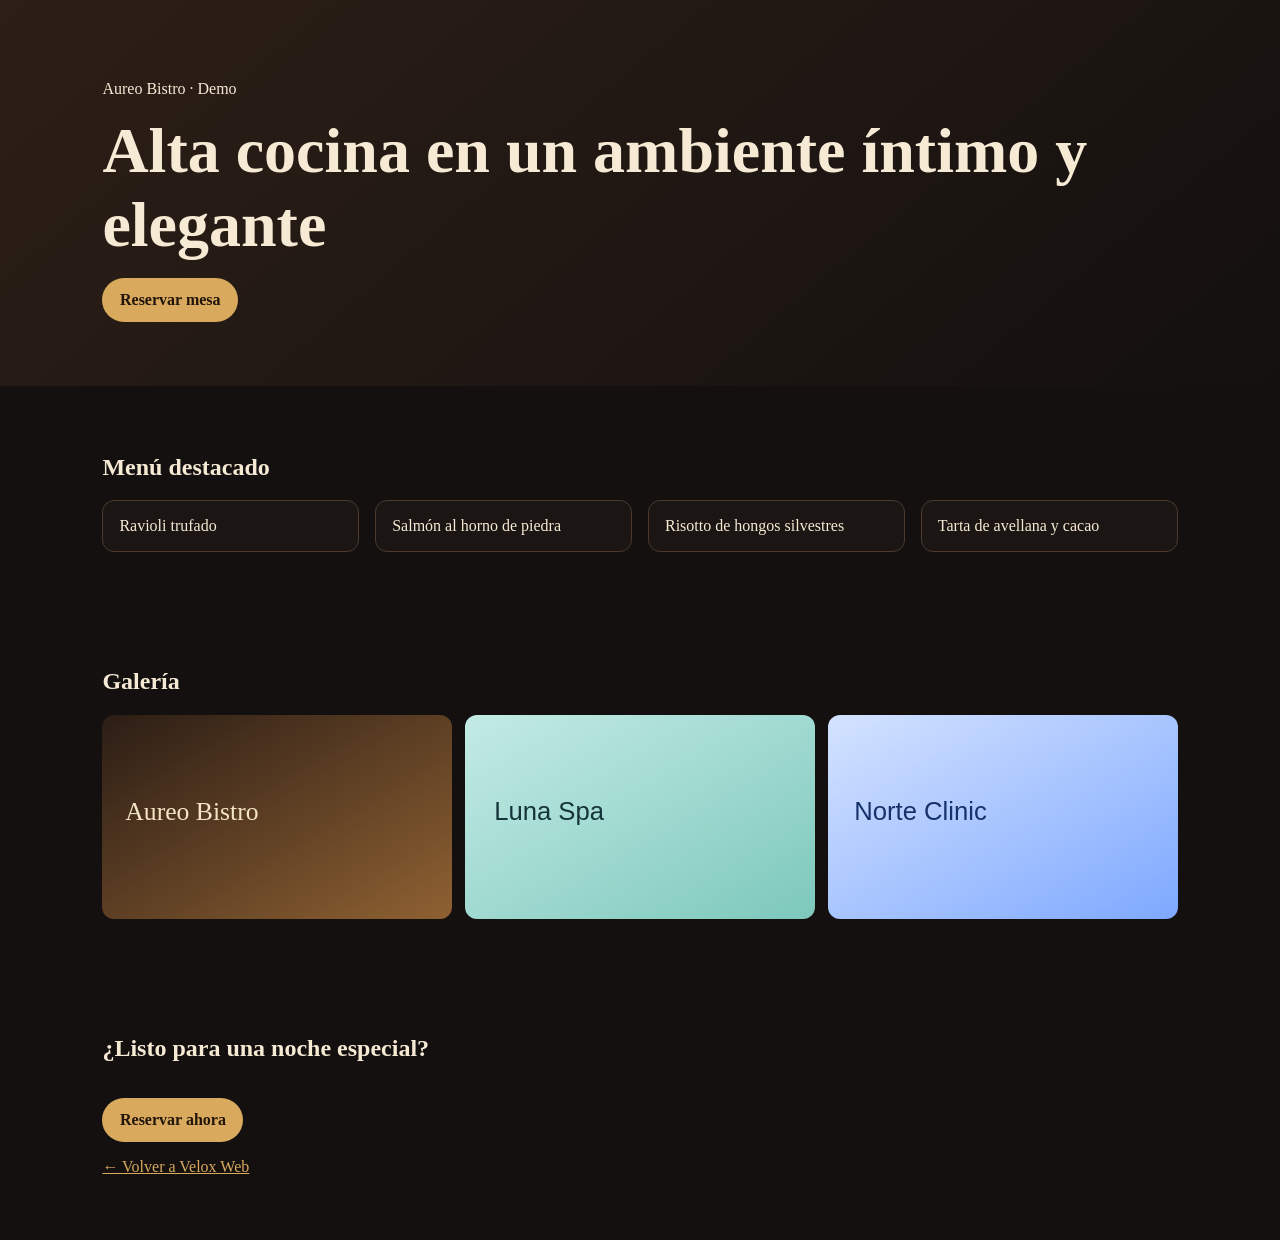
==== demos/aureo-bistro.html @ 25657b2c "Create complete static Velox Web site with demo pages" ====
<!doctype html>
<html lang="es">
<head>
  <meta charset="utf-8" />
  <meta name="viewport" content="width=device-width, initial-scale=1" />
  <title>Aureo Bistro Demo</title>
  <style>
    body{margin:0;font-family:Georgia,serif;background:#13100f;color:#f6ead4}
    header{padding:4rem 8%;background:linear-gradient(140deg,#2d1f17,#13100f)}
    h1{font-size:clamp(2rem,6vw,4rem);margin:0}
    .btn{display:inline-block;margin-top:1rem;padding:.8rem 1.1rem;border-radius:999px;background:#d9a95d;color:#21150a;text-decoration:none;font-weight:700}
    .sec{padding:3rem 8%}
    .cards{display:grid;grid-template-columns:repeat(auto-fit,minmax(180px,1fr));gap:1rem}
    .card{padding:1rem;border:1px solid #4c3a2f;border-radius:12px;background:#1b1614}
    .gallery{display:grid;grid-template-columns:repeat(auto-fit,minmax(220px,1fr));gap:.8rem}
    .gallery img{width:100%;border-radius:12px}
    a.back{color:#d9a95d}
  </style>
</head>
<body>
  <header>
    <p>Aureo Bistro · Demo</p>
    <h1>Alta cocina en un ambiente íntimo y elegante</h1>
    <a class="btn" href="https://wa.me/529832135455" target="_blank" rel="noopener">Reservar mesa</a>
  </header>
  <section class="sec">
    <h2>Menú destacado</h2>
    <div class="cards">
      <div class="card">Ravioli trufado</div>
      <div class="card">Salmón al horno de piedra</div>
      <div class="card">Risotto de hongos silvestres</div>
      <div class="card">Tarta de avellana y cacao</div>
    </div>
  </section>
  <section class="sec">
    <h2>Galería</h2>
    <div class="gallery">
      <img src="../assets/aureo-bistro.svg" alt="Interior del restaurante" />
      <img src="../assets/luna-spa.svg" alt="Plato gourmet" />
      <img src="../assets/norte-clinic.svg" alt="Mesa premium" />
    </div>
  </section>
  <section class="sec">
    <h2>¿Listo para una noche especial?</h2>
    <a class="btn" href="https://wa.me/529832135455" target="_blank" rel="noopener">Reservar ahora</a>
    <p><a class="back" href="../velox-web/index.html">← Volver a Velox Web</a></p>
  </section>
</body>
</html>
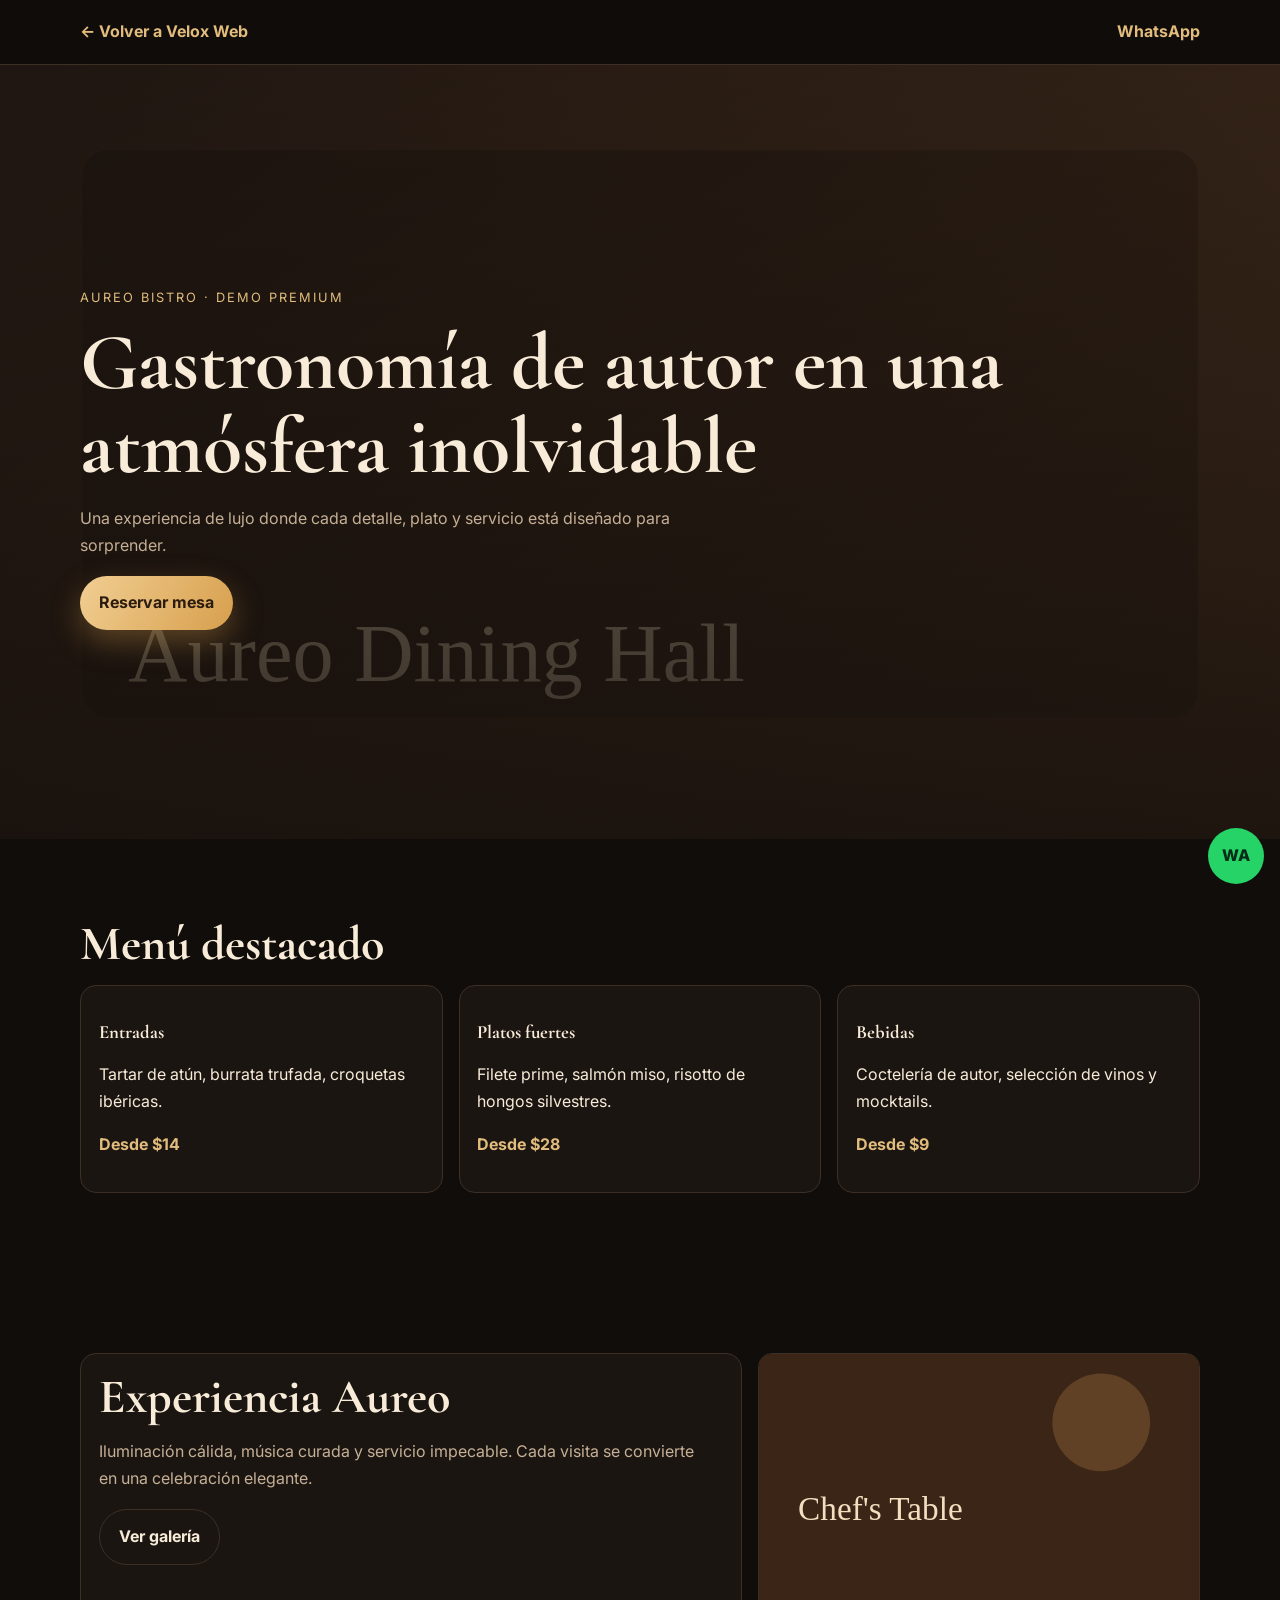
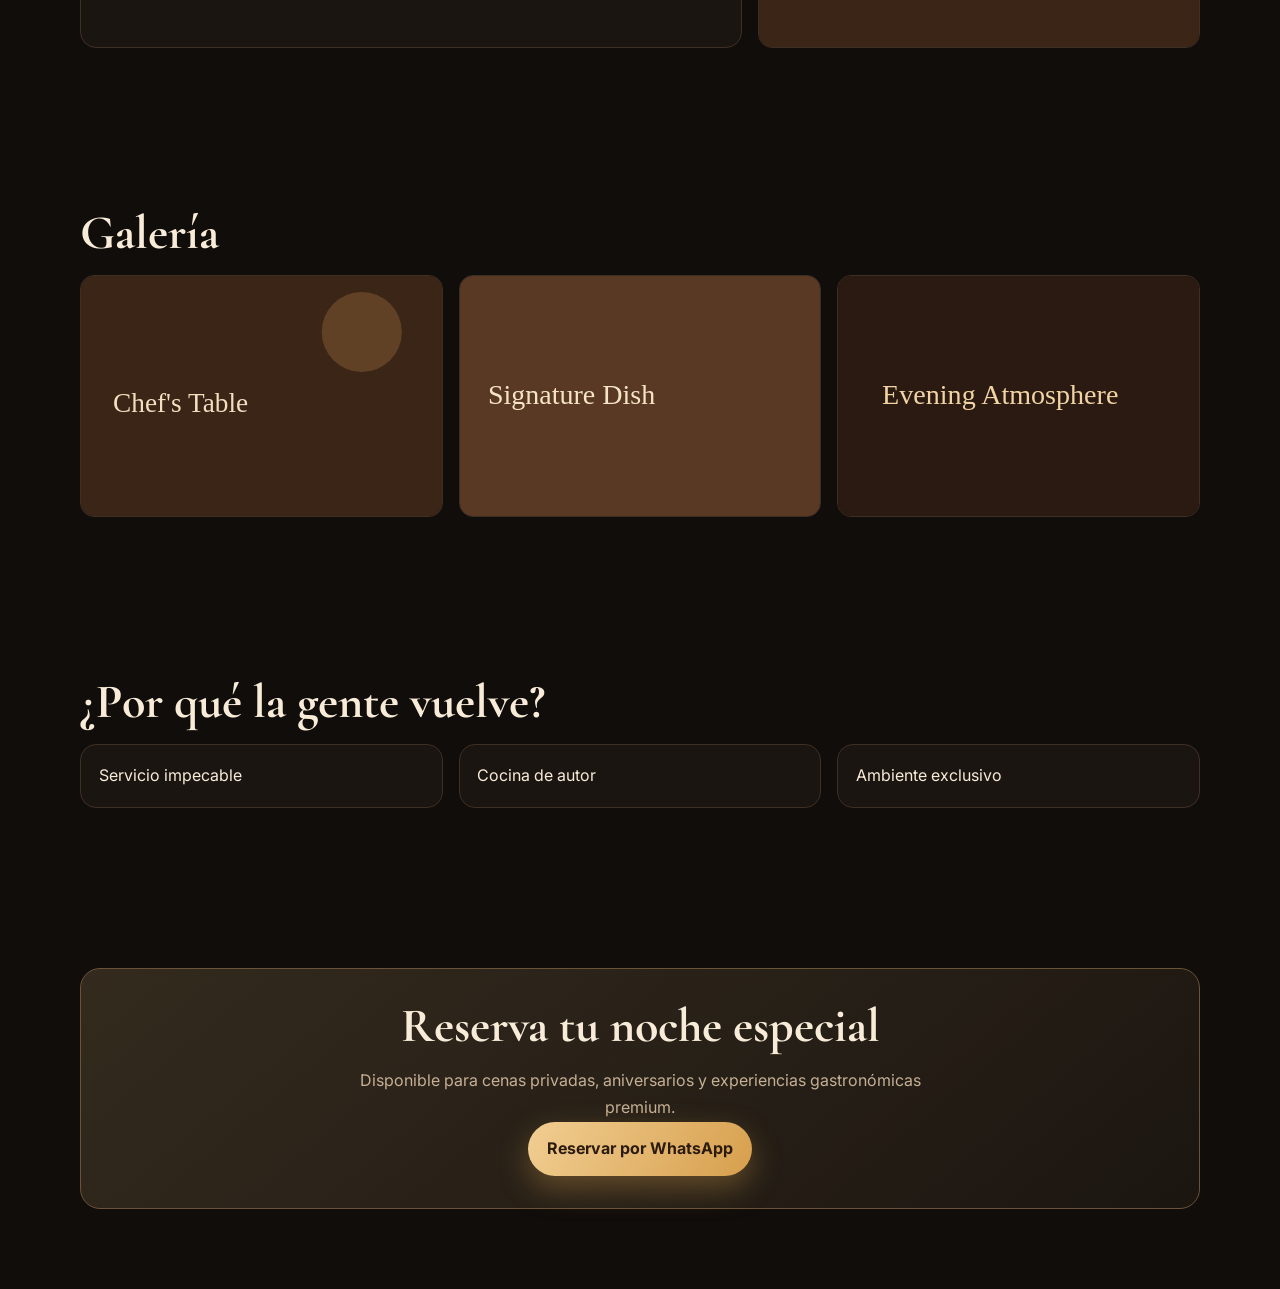
==== commit 715e4ad2: "Clean static project structure and verify Netlify-ready paths" ====
--- a/demos/aureo-bistro.html
+++ b/demos/aureo-bistro.html
@@ -3,47 +3,52 @@
 <head>
   <meta charset="utf-8" />
   <meta name="viewport" content="width=device-width, initial-scale=1" />
-  <title>Aureo Bistro Demo</title>
+  <title>Aureo Bistro | Demo Premium</title>
+  <link rel="preconnect" href="https://fonts.googleapis.com">
+  <link rel="preconnect" href="https://fonts.gstatic.com" crossorigin>
+  <link href="https://fonts.googleapis.com/css2?family=Cormorant+Garamond:wght@500;600;700&family=Inter:wght@400;500;600;700&display=swap" rel="stylesheet">
   <style>
-    body{margin:0;font-family:Georgia,serif;background:#13100f;color:#f6ead4}
-    header{padding:4rem 8%;background:linear-gradient(140deg,#2d1f17,#13100f)}
-    h1{font-size:clamp(2rem,6vw,4rem);margin:0}
-    .btn{display:inline-block;margin-top:1rem;padding:.8rem 1.1rem;border-radius:999px;background:#d9a95d;color:#21150a;text-decoration:none;font-weight:700}
-    .sec{padding:3rem 8%}
-    .cards{display:grid;grid-template-columns:repeat(auto-fit,minmax(180px,1fr));gap:1rem}
-    .card{padding:1rem;border:1px solid #4c3a2f;border-radius:12px;background:#1b1614}
-    .gallery{display:grid;grid-template-columns:repeat(auto-fit,minmax(220px,1fr));gap:.8rem}
-    .gallery img{width:100%;border-radius:12px}
-    a.back{color:#d9a95d}
+    :root{--bg:#110d0b;--surface:#1b1512;--gold:#e1bc7c;--text:#f8ecd8;--muted:#c6b095;--border:#3d2f24}
+    *{box-sizing:border-box}html{scroll-behavior:smooth}body{margin:0;font-family:Inter,sans-serif;background:var(--bg);color:var(--text);line-height:1.7}
+    .top{position:sticky;top:0;z-index:20;background:rgba(17,13,11,.9);backdrop-filter:blur(8px);border-bottom:1px solid var(--border)}
+    .top .wrap{width:min(1120px,92%);margin:auto;min-height:64px;display:flex;align-items:center;justify-content:space-between}.top a{color:var(--gold);text-decoration:none;font-weight:700}
+    .container{width:min(1120px,92%);margin:auto}.sec{padding:5rem 0}.reveal{opacity:0;transform:translateY(24px);transition:.6s ease}.reveal.visible{opacity:1;transform:none}
+    .hero{min-height:86vh;display:grid;align-items:end;background:linear-gradient(0deg,rgba(17,13,11,.86),rgba(17,13,11,.45)),url('../assets/aureo-hero.svg') center/cover;padding:4rem 0}
+    h1,h2,h3{font-family:'Cormorant Garamond',serif;line-height:1.05}
+    h1{font-size:clamp(2.2rem,7vw,5rem);margin:.4rem 0}h2{font-size:clamp(2rem,4vw,3rem);margin:0 0 1rem}
+    .tag{letter-spacing:2px;text-transform:uppercase;color:var(--gold);font-size:.8rem}.subtitle{max-width:60ch;color:var(--muted)}
+    .btn{display:inline-block;padding:.85rem 1.2rem;border-radius:999px;text-decoration:none;font-weight:700;transition:.2s ease}
+    .btn-primary{background:linear-gradient(120deg,#f1ce92,#d79f4d);color:#2c1b0f;box-shadow:0 12px 30px rgba(215,159,77,.35)}
+    .btn-primary:hover{transform:translateY(-2px)} .btn-ghost{border:1px solid var(--border);color:var(--text)}
+    .menu-grid,.exp-grid,.gallery,.perks{display:grid;gap:1rem}.menu-grid{grid-template-columns:repeat(3,1fr)}
+    .menu-card,.box{background:var(--surface);border:1px solid var(--border);border-radius:16px;padding:1.1rem;transition:.25s ease}
+    .menu-card:hover,.box:hover{transform:translateY(-4px);border-color:#6b5139}
+    .price{color:var(--gold);font-weight:700}
+    .exp-grid{grid-template-columns:1.2fr .8fr}.exp-grid img,.gallery img{width:100%;display:block;border-radius:14px;border:1px solid var(--border)}
+    .gallery{grid-template-columns:repeat(3,1fr)}.perks{grid-template-columns:repeat(3,1fr)}
+    .reserve{background:linear-gradient(140deg,rgba(225,188,124,.17),rgba(225,188,124,.05));border:1px solid #6a5338;border-radius:20px;padding:2rem;text-align:center}
+    .wa-float{position:fixed;right:1rem;bottom:1rem;width:56px;height:56px;border-radius:50%;display:grid;place-items:center;background:#25D366;color:#042b17;text-decoration:none;font-weight:800}
+    @media(max-width:900px){.menu-grid,.exp-grid,.gallery,.perks{grid-template-columns:1fr}}
   </style>
 </head>
 <body>
-  <header>
-    <p>Aureo Bistro · Demo</p>
-    <h1>Alta cocina en un ambiente íntimo y elegante</h1>
-    <a class="btn" href="https://wa.me/529832135455" target="_blank" rel="noopener">Reservar mesa</a>
+  <div class="top"><div class="wrap"><a href="../index.html">← Volver a Velox Web</a><a target="_blank" rel="noopener" href="https://wa.me/529832135455?text=Hola%2C%20me%20gustar%C3%ADa%20crear%20un%20sitio%20web%20con%20Velox%20Web">WhatsApp</a></div></div>
+  <header class="hero" id="inicio">
+    <div class="container reveal">
+      <p class="tag">Aureo Bistro · Demo Premium</p>
+      <h1>Gastronomía de autor en una atmósfera inolvidable</h1>
+      <p class="subtitle">Una experiencia de lujo donde cada detalle, plato y servicio está diseñado para sorprender.</p>
+      <a class="btn btn-primary" target="_blank" rel="noopener" href="https://wa.me/529832135455?text=Hola%2C%20me%20gustar%C3%ADa%20crear%20un%20sitio%20web%20con%20Velox%20Web">Reservar mesa</a>
+    </div>
   </header>
-  <section class="sec">
-    <h2>Menú destacado</h2>
-    <div class="cards">
-      <div class="card">Ravioli trufado</div>
-      <div class="card">Salmón al horno de piedra</div>
-      <div class="card">Risotto de hongos silvestres</div>
-      <div class="card">Tarta de avellana y cacao</div>
-    </div>
-  </section>
-  <section class="sec">
-    <h2>Galería</h2>
-    <div class="gallery">
-      <img src="../assets/aureo-bistro.svg" alt="Interior del restaurante" />
-      <img src="../assets/luna-spa.svg" alt="Plato gourmet" />
-      <img src="../assets/norte-clinic.svg" alt="Mesa premium" />
-    </div>
-  </section>
-  <section class="sec">
-    <h2>¿Listo para una noche especial?</h2>
-    <a class="btn" href="https://wa.me/529832135455" target="_blank" rel="noopener">Reservar ahora</a>
-    <p><a class="back" href="../velox-web/index.html">← Volver a Velox Web</a></p>
-  </section>
+
+  <section class="sec"><div class="container reveal"><h2>Menú destacado</h2><div class="menu-grid"><article class="menu-card"><h3>Entradas</h3><p>Tartar de atún, burrata trufada, croquetas ibéricas.</p><p class="price">Desde $14</p></article><article class="menu-card"><h3>Platos fuertes</h3><p>Filete prime, salmón miso, risotto de hongos silvestres.</p><p class="price">Desde $28</p></article><article class="menu-card"><h3>Bebidas</h3><p>Coctelería de autor, selección de vinos y mocktails.</p><p class="price">Desde $9</p></article></div></div></section>
+  <section class="sec"><div class="container exp-grid reveal"><div class="box"><h2>Experiencia Aureo</h2><p class="subtitle">Iluminación cálida, música curada y servicio impecable. Cada visita se convierte en una celebración elegante.</p><a class="btn btn-ghost" href="#galeria">Ver galería</a></div><img src="../assets/aureo-exp1.svg" alt="Ambiente elegante de Aureo Bistro" /></div></section>
+  <section class="sec" id="galeria"><div class="container reveal"><h2>Galería</h2><div class="gallery"><img src="../assets/aureo-exp1.svg" alt="Interior premium" /><img src="../assets/aureo-exp2.svg" alt="Plato gourmet" /><img src="../assets/aureo-exp3.svg" alt="Experiencia nocturna" /></div></div></section>
+  <section class="sec"><div class="container reveal"><h2>¿Por qué la gente vuelve?</h2><div class="perks"><article class="box">Servicio impecable</article><article class="box">Cocina de autor</article><article class="box">Ambiente exclusivo</article></div></div></section>
+  <section class="sec"><div class="container reserve reveal"><h2>Reserva tu noche especial</h2><p class="subtitle" style="margin:auto">Disponible para cenas privadas, aniversarios y experiencias gastronómicas premium.</p><a class="btn btn-primary" target="_blank" rel="noopener" href="https://wa.me/529832135455?text=Hola%2C%20me%20gustar%C3%ADa%20crear%20un%20sitio%20web%20con%20Velox%20Web">Reservar por WhatsApp</a></div></section>
+
+  <a class="wa-float" target="_blank" rel="noopener" href="https://wa.me/529832135455?text=Hola%2C%20me%20gustar%C3%ADa%20crear%20un%20sitio%20web%20con%20Velox%20Web">WA</a>
+  <script>const obs=new IntersectionObserver((e)=>e.forEach(i=>{if(i.isIntersecting){i.target.classList.add('visible');obs.unobserve(i.target)}}),{threshold:.12});document.querySelectorAll('.reveal').forEach(el=>obs.observe(el));</script>
 </body>
 </html>
